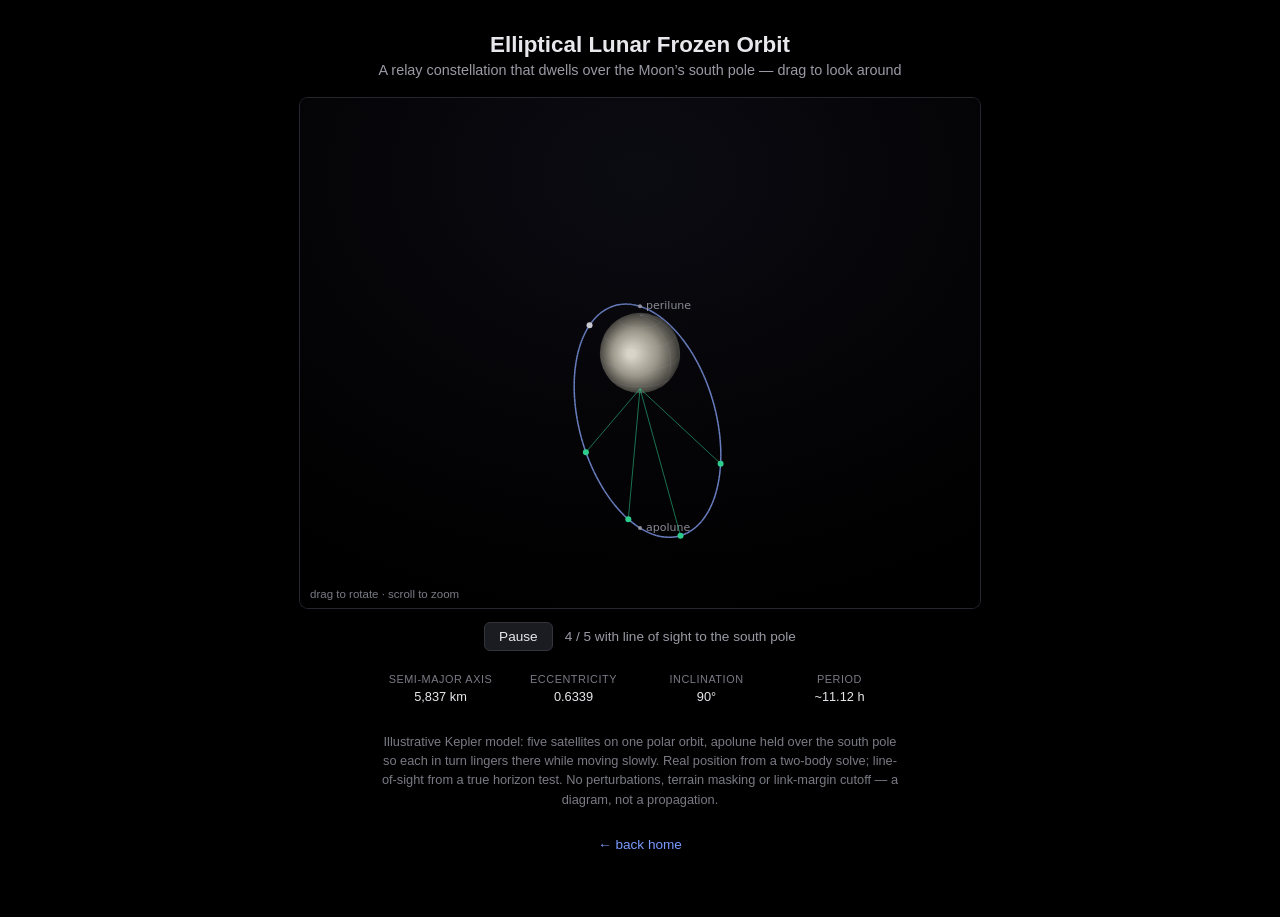
==== orbit/index.html @ b76b5d00 "Reorganize site into assets/ + clean-URL pages; 3D orbit view Structure: - assets/css/site.css      " ====
<!doctype html>
<html lang="en">
<head>
<meta charset="utf-8">
<meta name="viewport" content="width=device-width, initial-scale=1">
<title>Elliptical Lunar Frozen Orbit &mdash; lunatespace.com</title>
<link rel="stylesheet" href="../assets/css/site.css">
<style>
  .stage {
    position: relative;
    width: 100%;
    aspect-ratio: 8 / 6;
    background: radial-gradient(120% 120% at 50% 15%, #0b0b12 0%, #000 72%);
    border-radius: 8px;
    overflow: hidden;
    box-shadow: 0 0 0 1px var(--hairline);
    touch-action: none;
    cursor: grab;
  }
  .stage:active { cursor: grabbing; }
  .stage canvas { position: absolute; inset: 0; width: 100%; height: 100%; display: block; }
  .stage .hint {
    position: absolute;
    left: 10px;
    bottom: 8px;
    font-size: 0.72rem;
    color: var(--dim);
    pointer-events: none;
  }
  dl.params {
    margin: 22px auto 0;
    max-width: 520px;
    display: grid;
    grid-template-columns: repeat(4, 1fr);
    gap: 4px 12px;
    font-size: 0.8rem;
  }
  dl.params dt {
    color: var(--dim);
    text-transform: uppercase;
    letter-spacing: 0.05em;
    font-size: 0.68rem;
  }
  dl.params dd {
    margin: 0 0 8px;
    font-variant-numeric: tabular-nums;
  }
</style>
</head>
<body>
<main class="narrow">
  <h1>Elliptical Lunar Frozen Orbit</h1>
  <p class="sub">A relay constellation that dwells over the Moon&rsquo;s south pole &mdash; drag to look around</p>

  <div class="stage" id="stage">
    <canvas id="view"></canvas>
    <div class="hint">drag to rotate &middot; scroll to zoom</div>
  </div>

  <div class="controls">
    <button id="toggle" type="button">Pause</button>
    <span id="viewLabel">&ndash; / 5 with line of sight to the south pole</span>
  </div>

  <dl class="params">
    <dt>Semi-major axis</dt><dt>Eccentricity</dt><dt>Inclination</dt><dt>Period</dt>
    <dd>5,837 km</dd><dd>0.6339</dd><dd>90&deg;</dd><dd>~11.12 h</dd>
  </dl>

  <p class="note">
    Illustrative Kepler model: five satellites on one polar orbit, apolune held over
    the south pole so each in turn lingers there while moving slowly. Real position from
    a two-body solve; line-of-sight from a true horizon test. No perturbations, terrain
    masking or link-margin cutoff &mdash; a diagram, not a propagation.
  </p>

  <a class="back" href="../">&larr; back home</a>
</main>

<script>
(function () {
  "use strict";

  // ---- orbit definition (units: 1 = 1000 km) -------------------------------
  var R_MOON = 1.737;
  var A = 5.837, E = 0.6339;
  var INC = Math.PI / 2;        // 90 deg
  var RAAN = 0;
  var AOP = Math.PI / 2;        // 90 deg -> apolune over the south pole
  var N_SAT = 5;
  var PERIOD_MS = 24000;        // one orbit per 24 s of animation
  var SUN = norm([0.42, -0.82, 0.38]);

  // ---- vector helpers ----------------------------------------------------
  function sub(a, b) { return [a[0]-b[0], a[1]-b[1], a[2]-b[2]]; }
  function add(a, b) { return [a[0]+b[0], a[1]+b[1], a[2]+b[2]]; }
  function scale(a, s) { return [a[0]*s, a[1]*s, a[2]*s]; }
  function dot(a, b) { return a[0]*b[0] + a[1]*b[1] + a[2]*b[2]; }
  function cross(a, b) {
    return [a[1]*b[2]-a[2]*b[1], a[2]*b[0]-a[0]*b[2], a[0]*b[1]-a[1]*b[0]];
  }
  function len(a) { return Math.sqrt(dot(a, a)); }
  function norm(a) { var l = len(a) || 1; return [a[0]/l, a[1]/l, a[2]/l]; }
  function rotX(v, c, s) { return [v[0], v[1]*c - v[2]*s, v[1]*s + v[2]*c]; }
  function rotZ(v, c, s) { return [v[0]*c - v[1]*s, v[0]*s + v[1]*c, v[2]]; }

  // ---- Kepler ----------------------------------------------------------
  function trueAnomaly(M) {
    M = ((M % (2*Math.PI)) + 2*Math.PI) % (2*Math.PI);
    var Ecc = M;
    for (var i = 0; i < 8; i++) {
      Ecc = Ecc - (Ecc - E*Math.sin(Ecc) - M) / (1 - E*Math.cos(Ecc));
    }
    return 2 * Math.atan2(
      Math.sqrt(1 + E) * Math.sin(Ecc/2),
      Math.sqrt(1 - E) * Math.cos(Ecc/2)
    );
  }

  var cAOP = Math.cos(AOP), sAOP = Math.sin(AOP);
  var cINC = Math.cos(INC), sINC = Math.sin(INC);
  var cRAAN = Math.cos(RAAN), sRAAN = Math.sin(RAAN);

  // world position for a given true anomaly
  function orbitPos(nu) {
    var r = A * (1 - E*E) / (1 + E*Math.cos(nu));
    var p = [r*Math.cos(nu), r*Math.sin(nu), 0];  // perifocal
    p = rotZ(p, cAOP, sAOP);
    p = rotX(p, cINC, sINC);
    p = rotZ(p, cRAAN, sRAAN);
    return p;
  }

  var SOUTH_POLE = [0, 0, -R_MOON];
  var POLE_NORMAL = [0, 0, -1];
  function seesPole(sat) { return dot(sub(sat, SOUTH_POLE), POLE_NORMAL) > 0; }

  // does the ray camera->P enter the Moon before reaching P?
  function occluded(P, cam) {
    var d = sub(P, cam);
    var dist = len(d);
    var dir = scale(d, 1/dist);
    var L = scale(cam, -1);
    var tca = dot(L, dir);
    var d2 = dot(L, L) - tca*tca;
    if (d2 > R_MOON*R_MOON) return false;
    var t0 = tca - Math.sqrt(R_MOON*R_MOON - d2);
    return t0 > 1e-4 && t0 < dist - 2e-3;
  }

  // ---- canvas / camera ------------------------------------------------
  var stage = document.getElementById("stage");
  var canvas = document.getElementById("view");
  var ctx = canvas.getContext("2d");
  var toggleBtn = document.getElementById("toggle");
  var viewLabel = document.getElementById("viewLabel");

  var W = 0, H = 0, DPR = 1;
  function resize() {
    DPR = Math.min(window.devicePixelRatio || 1, 2);
    W = stage.clientWidth;
    H = stage.clientHeight;
    canvas.width = Math.round(W * DPR);
    canvas.height = Math.round(H * DPR);
  }
  window.addEventListener("resize", resize);
  resize();

  var az = -0.9, el = 0.42, D = 26;   // camera spherical params
  var FOV = 46 * Math.PI / 180;

  function camPos() {
    return [
      D * Math.cos(el) * Math.cos(az),
      D * Math.cos(el) * Math.sin(az),
      D * Math.sin(el)
    ];
  }

  function makeCam() {
    var cam = camPos();
    var f = norm(scale(cam, -1));
    var rt = norm(cross(f, [0, 0, 1]));
    var up = cross(rt, f);
    var focal = 0.5 * H / Math.tan(FOV / 2);
    return { pos: cam, f: f, rt: rt, up: up, focal: focal };
  }

  function project(P, cam) {
    var d = sub(P, cam.pos);
    var zc = dot(d, cam.f);
    if (zc <= 0.05) return null;
    return {
      x: W/2 + cam.focal * dot(d, cam.rt) / zc,
      y: H/2 - cam.focal * dot(d, cam.up) / zc,
      z: zc,
      s: cam.focal / zc
    };
  }

  // ---- drawing pieces ----------------------------------------------
  function drawMoon(cam) {
    var c = project([0, 0, 0], cam);
    if (!c) return;
    var screenR = cam.focal * R_MOON / D;
    var lit = project(scale(SUN, R_MOON * 0.85), cam);
    var lx = lit ? lit.x : c.x, ly = lit ? lit.y : c.y;

    var g = ctx.createRadialGradient(lx, ly, screenR * 0.1, c.x, c.y, screenR * 1.15);
    g.addColorStop(0, "#d8d4c8");
    g.addColorStop(0.45, "#9a968a");
    g.addColorStop(0.8, "#4c4a44");
    g.addColorStop(1, "#141414");
    ctx.fillStyle = g;
    ctx.beginPath();
    ctx.arc(c.x, c.y, screenR, 0, 2*Math.PI);
    ctx.fill();

    // graticule on the camera-facing hemisphere
    ctx.lineWidth = 1;
    ctx.strokeStyle = "rgba(180,180,190,0.10)";
    var i, j, first, p, w, nrm, seg;
    for (i = -60; i <= 60; i += 30) {          // parallels
      var latR = Math.cos(i*Math.PI/180) * R_MOON;
      var z = Math.sin(i*Math.PI/180) * R_MOON;
      first = true; ctx.beginPath();
      for (j = 0; j <= 360; j += 8) {
        w = [latR*Math.cos(j*Math.PI/180), latR*Math.sin(j*Math.PI/180), z];
        nrm = norm(w);
        p = project(w, cam);
        if (!p || dot(nrm, sub(cam.pos, w)) <= 0) { first = true; continue; }
        if (first) { ctx.moveTo(p.x, p.y); first = false; } else ctx.lineTo(p.x, p.y);
      }
      ctx.stroke();
    }
    for (i = 0; i < 180; i += 30) {            // meridians
      first = true; ctx.beginPath();
      for (j = -90; j <= 90; j += 6) {
        var cr = Math.cos(j*Math.PI/180) * R_MOON;
        w = [cr*Math.cos(i*Math.PI/180), cr*Math.sin(i*Math.PI/180), Math.sin(j*Math.PI/180)*R_MOON];
        nrm = norm(w);
        p = project(w, cam);
        if (!p || dot(nrm, sub(cam.pos, w)) <= 0) { first = true; continue; }
        if (first) { ctx.moveTo(p.x, p.y); first = false; } else ctx.lineTo(p.x, p.y);
      }
      ctx.stroke();
    }

    // south pole marker
    var sp = project(SOUTH_POLE, cam);
    var facing = dot(POLE_NORMAL, sub(cam.pos, SOUTH_POLE)) > 0;
    if (sp && facing) {
      ctx.strokeStyle = "#e8e8ec";
      ctx.fillStyle = "#e8e8ec";
      ctx.lineWidth = 1.5;
      ctx.beginPath(); ctx.arc(sp.x, sp.y, 4, 0, 2*Math.PI); ctx.stroke();
      ctx.font = "600 12px -apple-system, system-ui, sans-serif";
      ctx.fillText("S", sp.x + 8, sp.y + 4);
    }
    return { center: c, screenR: screenR };
  }

  function drawOrbit(cam) {
    var STEPS = 220;
    var prev = null, prevOcc = false;
    for (var k = 0; k <= STEPS; k++) {
      var nu = k / STEPS * 2*Math.PI;
      var w = orbitPos(nu);
      var p = project(w, cam);
      var occ = p ? occluded(w, cam.pos) : true;
      if (p && prev) {
        ctx.beginPath();
        ctx.moveTo(prev.x, prev.y);
        ctx.lineTo(p.x, p.y);
        if (occ || prevOcc) {
          ctx.strokeStyle = "rgba(122,154,255,0.16)";
          ctx.lineWidth = 1;
        } else {
          ctx.strokeStyle = "rgba(140,168,255,0.75)";
          ctx.lineWidth = 1.5;
        }
        ctx.stroke();
      }
      prev = p; prevOcc = occ;
    }
    // perilune / apolune ticks
    [[0, "perilune"], [Math.PI, "apolune"]].forEach(function (t) {
      var w = orbitPos(t[0]);
      var p = project(w, cam);
      if (!p || occluded(w, cam.pos)) return;
      ctx.fillStyle = "rgba(154,154,165,0.9)";
      ctx.beginPath(); ctx.arc(p.x, p.y, 2, 0, 2*Math.PI); ctx.fill();
      ctx.font = "11px -apple-system, system-ui, sans-serif";
      ctx.fillText(t[1], p.x + 6, p.y + 3);
    });
  }

  function drawSats(cam, tMs) {
    var inView = 0;
    var poleP = project(SOUTH_POLE, cam);
    for (var i = 0; i < N_SAT; i++) {
      var M = 2*Math.PI * i / N_SAT + 2*Math.PI * tMs / PERIOD_MS;
      var w = orbitPos(trueAnomaly(M));
      var sees = seesPole(w);
      if (sees) inView++;
      var p = project(w, cam);
      if (!p) continue;
      var occ = occluded(w, cam.pos);

      if (sees && poleP && !occ) {
        ctx.beginPath();
        ctx.moveTo(p.x, p.y);
        ctx.lineTo(poleP.x, poleP.y);
        ctx.strokeStyle = "rgba(46,204,140,0.55)";
        ctx.lineWidth = 1;
        ctx.stroke();
      }

      var rad = Math.max(3, Math.min(6, p.s * 0.09));
      ctx.beginPath();
      ctx.arc(p.x, p.y, rad, 0, 2*Math.PI);
      if (occ) {
        ctx.fillStyle = sees ? "rgba(46,204,140,0.35)" : "rgba(150,150,160,0.30)";
      } else {
        ctx.fillStyle = sees ? "#2ecc8c" : "#c8c8d0";
      }
      ctx.fill();
    }
    viewLabel.textContent = inView + " / " + N_SAT + " with line of sight to the south pole";
  }

  // ---- loop --------------------------------------------------------
  var reduce = window.matchMedia && window.matchMedia("(prefers-reduced-motion: reduce)").matches;
  var running = !reduce;
  var simT = reduce ? PERIOD_MS * 0.30 : 0;   // static pose: someone near apolune
  var last = null;

  function frame(now) {
    if (last === null) last = now;
    var dt = now - last;
    last = now;

    if (running) {
      simT += dt;
      if (!dragging) az += dt * 0.00006;       // gentle drift
    }

    ctx.setTransform(DPR, 0, 0, DPR, 0, 0);
    ctx.clearRect(0, 0, W, H);
    var cam = makeCam();

    // order: orbit behind the Moon, then Moon, then orbit in front + sats
    drawOrbit(cam);
    drawMoon(cam);
    drawSats(cam, simT);

    requestAnimationFrame(frame);
  }
  requestAnimationFrame(frame);

  if (reduce) toggleBtn.textContent = "Play";
  toggleBtn.addEventListener("click", function () {
    running = !running;
    toggleBtn.textContent = running ? "Pause" : "Play";
    last = null;
  });

  // ---- interaction ----------------------------------------------
  var dragging = false, px = 0, py = 0;
  stage.addEventListener("pointerdown", function (e) {
    dragging = true; px = e.clientX; py = e.clientY;
    stage.setPointerCapture(e.pointerId);
  });
  stage.addEventListener("pointermove", function (e) {
    if (!dragging) return;
    az -= (e.clientX - px) * 0.008;
    el += (e.clientY - py) * 0.008;
    el = Math.max(-1.45, Math.min(1.45, el));
    px = e.clientX; py = e.clientY;
  });
  function endDrag(e) {
    dragging = false;
    try { stage.releasePointerCapture(e.pointerId); } catch (err) {}
  }
  stage.addEventListener("pointerup", endDrag);
  stage.addEventListener("pointercancel", endDrag);
  stage.addEventListener("wheel", function (e) {
    e.preventDefault();
    D = Math.max(12, Math.min(60, D * (1 + Math.sign(e.deltaY) * 0.08)));
  }, { passive: false });
})();
</script>
</body>
</html>
---- assets/css/site.css ----
/* lunatespace.com — shared styles */

:root {
  color-scheme: dark;

  --bg: #000;
  --fg: #e8e8ec;
  --muted: #9a9aa5;
  --dim: #7a7a85;
  --hairline: #26262e;
  --border: #33333c;
  --surface: #1b1b22;
  --surface-hover: #26262e;
  --accent: #7a9aff;

  --font: -apple-system, BlinkMacSystemFont, "Segoe UI", Roboto, sans-serif;
}

html, body {
  margin: 0;
  padding: 0;
  background: var(--bg);
  color: var(--fg);
  font-family: var(--font);
}

main {
  max-width: 1200px;
  margin: 0 auto;
  padding: 40px 16px 64px;
  text-align: center;
}

main.narrow {
  max-width: 680px;
  padding-top: 32px;
}

h1 {
  font-size: 1.6rem;
  margin: 0 0 32px;
}

main.narrow h1 {
  font-size: 1.4rem;
  font-weight: 600;
  margin: 0 0 4px;
}

p.sub {
  margin: 0 0 20px;
  color: var(--muted);
  font-size: 0.9rem;
}

p.note {
  margin: 20px auto 0;
  max-width: 520px;
  font-size: 0.8rem;
  line-height: 1.5;
  color: var(--dim);
}

/* Frame-sequence player (flipbook) */
.player {
  position: relative;
  width: 100%;
  aspect-ratio: 640 / 400;
  background: #000;
  border-radius: 8px;
  overflow: hidden;
  box-shadow: 0 0 0 1px var(--hairline);
}

.player img {
  position: absolute;
  inset: 0;
  width: 100%;
  height: 100%;
  display: none;
}

.player .loading {
  position: absolute;
  inset: 0;
  display: flex;
  align-items: center;
  justify-content: center;
  font-size: 0.85rem;
  color: var(--dim);
}

.controls {
  margin-top: 14px;
  display: flex;
  align-items: center;
  justify-content: center;
  gap: 12px;
  font-size: 0.85rem;
  color: var(--muted);
}

/* Buttons and button-styled links */
button,
.btn {
  background: var(--surface);
  color: var(--fg);
  border: 1px solid var(--border);
  border-radius: 6px;
  padding: 6px 14px;
  font-size: 0.85rem;
  font-family: inherit;
  cursor: pointer;
  text-decoration: none;
  display: inline-block;
}

button:hover,
.btn:hover {
  background: var(--surface-hover);
}

button:focus-visible,
.btn:focus-visible,
a:focus-visible {
  outline: 2px solid var(--accent);
  outline-offset: 2px;
}

/* Primary call-to-action */
.btn.cta {
  padding: 11px 22px;
  font-size: 0.95rem;
  border-radius: 8px;
  border-color: #3a4a8f;
  background: #171a2e;
}

.btn.cta:hover {
  background: #1e2340;
  border-color: #4a5ab0;
}

a.back {
  display: inline-block;
  margin-top: 28px;
  color: var(--accent);
  font-size: 0.85rem;
  text-decoration: none;
}

a.back:hover {
  text-decoration: underline;
}
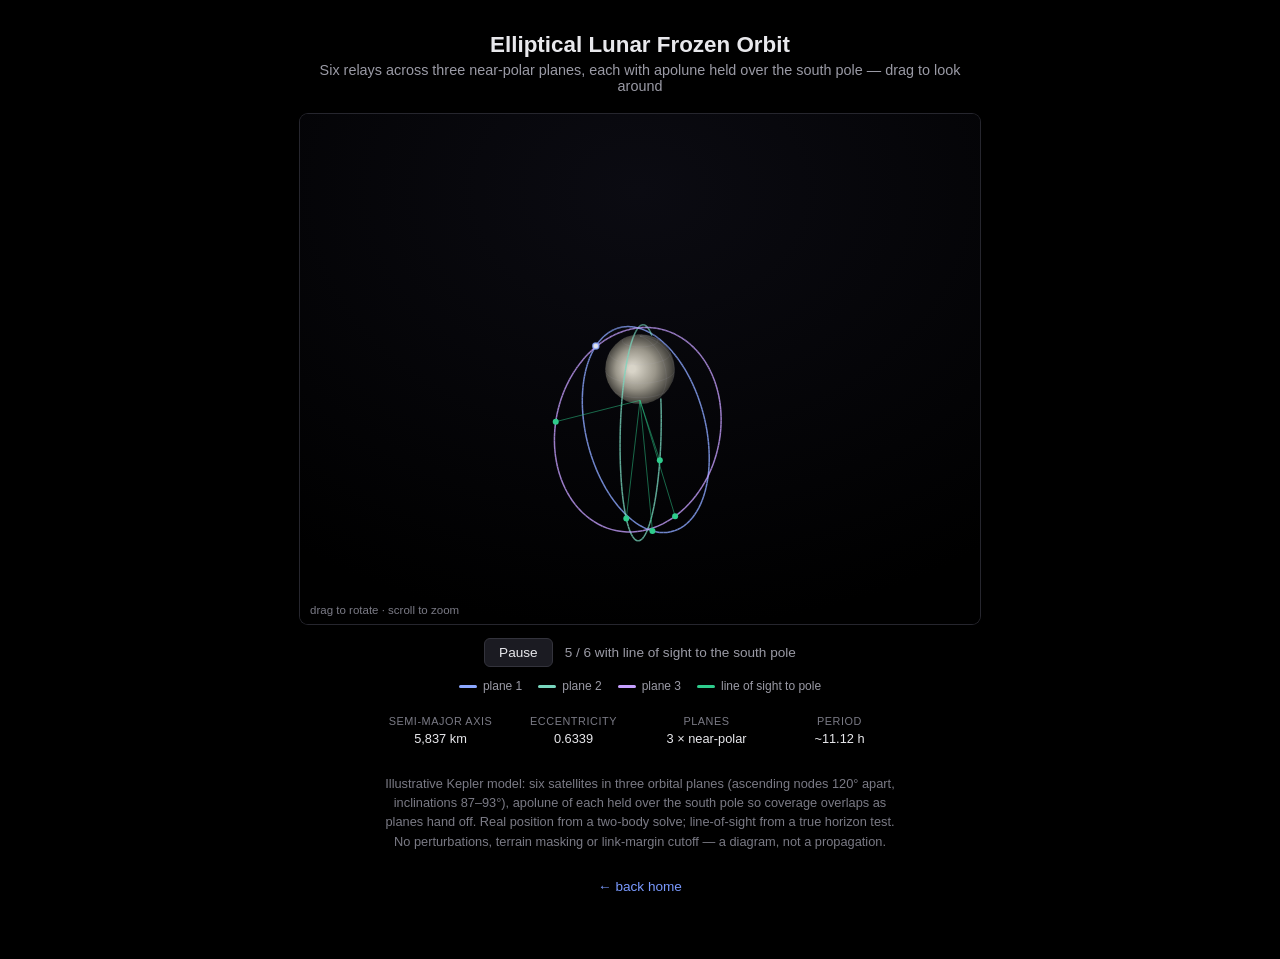
==== commit 1a6d6dc1: "orbit/: three near-polar planes, six relays Was a single phased plane. Now three planes with ascendi" ====
--- a/orbit/index.html
+++ b/orbit/index.html
@@ -27,6 +27,17 @@
     color: var(--dim);
     pointer-events: none;
   }
+  .legend {
+    display: flex;
+    gap: 16px;
+    justify-content: center;
+    flex-wrap: wrap;
+    margin-top: 12px;
+    font-size: 0.75rem;
+    color: var(--muted);
+  }
+  .legend span { display: inline-flex; align-items: center; gap: 6px; }
+  .legend i { width: 18px; height: 3px; border-radius: 2px; display: inline-block; }
   dl.params {
     margin: 22px auto 0;
     max-width: 520px;
@@ -50,7 +61,7 @@
 <body>
 <main class="narrow">
   <h1>Elliptical Lunar Frozen Orbit</h1>
-  <p class="sub">A relay constellation that dwells over the Moon&rsquo;s south pole &mdash; drag to look around</p>
+  <p class="sub">Six relays across three near-polar planes, each with apolune held over the south pole &mdash; drag to look around</p>
 
   <div class="stage" id="stage">
     <canvas id="view"></canvas>
@@ -59,19 +70,27 @@
 
   <div class="controls">
     <button id="toggle" type="button">Pause</button>
-    <span id="viewLabel">&ndash; / 5 with line of sight to the south pole</span>
+    <span id="viewLabel">&ndash; / 6 with line of sight to the south pole</span>
   </div>
 
+  <div class="legend">
+    <span><i style="background:#8ca8ff"></i> plane 1</span>
+    <span><i style="background:#78d6be"></i> plane 2</span>
+    <span><i style="background:#c6a0ff"></i> plane 3</span>
+    <span><i style="background:#2ecc8c"></i> line of sight to pole</span>
+  </div>
+
   <dl class="params">
-    <dt>Semi-major axis</dt><dt>Eccentricity</dt><dt>Inclination</dt><dt>Period</dt>
-    <dd>5,837 km</dd><dd>0.6339</dd><dd>90&deg;</dd><dd>~11.12 h</dd>
+    <dt>Semi-major axis</dt><dt>Eccentricity</dt><dt>Planes</dt><dt>Period</dt>
+    <dd>5,837 km</dd><dd>0.6339</dd><dd>3 &times; near-polar</dd><dd>~11.12 h</dd>
   </dl>
 
   <p class="note">
-    Illustrative Kepler model: five satellites on one polar orbit, apolune held over
-    the south pole so each in turn lingers there while moving slowly. Real position from
-    a two-body solve; line-of-sight from a true horizon test. No perturbations, terrain
-    masking or link-margin cutoff &mdash; a diagram, not a propagation.
+    Illustrative Kepler model: six satellites in three orbital planes (ascending
+    nodes 120&deg; apart, inclinations 87&ndash;93&deg;), apolune of each held over
+    the south pole so coverage overlaps as planes hand off. Real position from a
+    two-body solve; line-of-sight from a true horizon test. No perturbations,
+    terrain masking or link-margin cutoff &mdash; a diagram, not a propagation.
   </p>
 
   <a class="back" href="../">&larr; back home</a>
@@ -81,19 +100,23 @@
 (function () {
   "use strict";
 
-  // ---- orbit definition (units: 1 = 1000 km) -------------------------------
+  // ---- constellation definition (units: 1 = 1000 km) ---------------------
   var R_MOON = 1.737;
   var A = 5.837, E = 0.6339;
-  var INC = Math.PI / 2;        // 90 deg
-  var RAAN = 0;
-  var AOP = Math.PI / 2;        // 90 deg -> apolune over the south pole
-  var N_SAT = 5;
-  var PERIOD_MS = 24000;        // one orbit per 24 s of animation
+  var AOP = Math.PI / 2;                 // apolune over the south pole
+  var PERIOD_MS = 26000;                 // one orbit per 26 s of animation
+  var SATS_PER_PLANE = 2;
   var SUN = norm([0.42, -0.82, 0.38]);
 
-  // ---- vector helpers ----------------------------------------------------
+  var PLANE_DEFS = [
+    { raan:   0, inc: 90, on: "rgba(140,168,255,0.80)", off: "rgba(140,168,255,0.13)" },
+    { raan: 120, inc: 87, on: "rgba(120,214,190,0.78)", off: "rgba(120,214,190,0.12)" },
+    { raan: 240, inc: 93, on: "rgba(198,160,255,0.78)", off: "rgba(198,160,255,0.12)" }
+  ];
+  var N_SAT = PLANE_DEFS.length * SATS_PER_PLANE;
+
+  // ---- vector helpers --------------------------------------------------
   function sub(a, b) { return [a[0]-b[0], a[1]-b[1], a[2]-b[2]]; }
-  function add(a, b) { return [a[0]+b[0], a[1]+b[1], a[2]+b[2]]; }
   function scale(a, s) { return [a[0]*s, a[1]*s, a[2]*s]; }
   function dot(a, b) { return a[0]*b[0] + a[1]*b[1] + a[2]*b[2]; }
   function cross(a, b) {
@@ -104,7 +127,16 @@
   function rotX(v, c, s) { return [v[0], v[1]*c - v[2]*s, v[1]*s + v[2]*c]; }
   function rotZ(v, c, s) { return [v[0]*c - v[1]*s, v[0]*s + v[1]*c, v[2]]; }
 
-  // ---- Kepler ----------------------------------------------------------
+  var cAOP = Math.cos(AOP), sAOP = Math.sin(AOP);
+  var PLANES = PLANE_DEFS.map(function (p) {
+    return {
+      cR: Math.cos(p.raan * Math.PI/180), sR: Math.sin(p.raan * Math.PI/180),
+      cI: Math.cos(p.inc  * Math.PI/180), sI: Math.sin(p.inc  * Math.PI/180),
+      on: p.on, off: p.off
+    };
+  });
+
+  // ---- Kepler --------------------------------------------------------
   function trueAnomaly(M) {
     M = ((M % (2*Math.PI)) + 2*Math.PI) % (2*Math.PI);
     var Ecc = M;
@@ -117,17 +149,13 @@
     );
   }
 
-  var cAOP = Math.cos(AOP), sAOP = Math.sin(AOP);
-  var cINC = Math.cos(INC), sINC = Math.sin(INC);
-  var cRAAN = Math.cos(RAAN), sRAAN = Math.sin(RAAN);
-
-  // world position for a given true anomaly
-  function orbitPos(nu) {
+  // world position for true anomaly nu in a given plane
+  function orbitPos(nu, pl) {
     var r = A * (1 - E*E) / (1 + E*Math.cos(nu));
-    var p = [r*Math.cos(nu), r*Math.sin(nu), 0];  // perifocal
-    p = rotZ(p, cAOP, sAOP);
-    p = rotX(p, cINC, sINC);
-    p = rotZ(p, cRAAN, sRAAN);
+    var p = [r*Math.cos(nu), r*Math.sin(nu), 0];   // perifocal
+    p = rotZ(p, cAOP, sAOP);                       // argument of periapsis
+    p = rotX(p, pl.cI, pl.sI);                     // inclination
+    p = rotZ(p, pl.cR, pl.sR);                     // RAAN
     return p;
   }
 
@@ -135,7 +163,6 @@
   var POLE_NORMAL = [0, 0, -1];
   function seesPole(sat) { return dot(sub(sat, SOUTH_POLE), POLE_NORMAL) > 0; }
 
-  // does the ray camera->P enter the Moon before reaching P?
   function occluded(P, cam) {
     var d = sub(P, cam);
     var dist = len(d);
@@ -148,7 +175,7 @@
     return t0 > 1e-4 && t0 < dist - 2e-3;
   }
 
-  // ---- canvas / camera ------------------------------------------------
+  // ---- canvas / camera ------------------------------------------
   var stage = document.getElementById("stage");
   var canvas = document.getElementById("view");
   var ctx = canvas.getContext("2d");
@@ -166,24 +193,19 @@
   window.addEventListener("resize", resize);
   resize();
 
-  var az = -0.9, el = 0.42, D = 26;   // camera spherical params
+  var az = -0.9, el = 0.40, D = 30;
   var FOV = 46 * Math.PI / 180;
 
-  function camPos() {
-    return [
+  function makeCam() {
+    var cam = [
       D * Math.cos(el) * Math.cos(az),
       D * Math.cos(el) * Math.sin(az),
       D * Math.sin(el)
     ];
-  }
-
-  function makeCam() {
-    var cam = camPos();
     var f = norm(scale(cam, -1));
     var rt = norm(cross(f, [0, 0, 1]));
     var up = cross(rt, f);
-    var focal = 0.5 * H / Math.tan(FOV / 2);
-    return { pos: cam, f: f, rt: rt, up: up, focal: focal };
+    return { pos: cam, f: f, rt: rt, up: up, focal: 0.5 * H / Math.tan(FOV / 2) };
   }
 
   function project(P, cam) {
@@ -198,7 +220,7 @@
     };
   }
 
-  // ---- drawing pieces ----------------------------------------------
+  // ---- drawing --------------------------------------------------
   function drawMoon(cam) {
     var c = project([0, 0, 0], cam);
     if (!c) return;
@@ -216,11 +238,10 @@
     ctx.arc(c.x, c.y, screenR, 0, 2*Math.PI);
     ctx.fill();
 
-    // graticule on the camera-facing hemisphere
     ctx.lineWidth = 1;
     ctx.strokeStyle = "rgba(180,180,190,0.10)";
-    var i, j, first, p, w, nrm, seg;
-    for (i = -60; i <= 60; i += 30) {          // parallels
+    var i, j, first, p, w, nrm;
+    for (i = -60; i <= 60; i += 30) {
       var latR = Math.cos(i*Math.PI/180) * R_MOON;
       var z = Math.sin(i*Math.PI/180) * R_MOON;
       first = true; ctx.beginPath();
@@ -233,7 +254,7 @@
       }
       ctx.stroke();
     }
-    for (i = 0; i < 180; i += 30) {            // meridians
+    for (i = 0; i < 180; i += 30) {
       first = true; ctx.beginPath();
       for (j = -90; j <= 90; j += 6) {
         var cr = Math.cos(j*Math.PI/180) * R_MOON;
@@ -246,7 +267,6 @@
       ctx.stroke();
     }
 
-    // south pole marker
     var sp = project(SOUTH_POLE, cam);
     var facing = dot(POLE_NORMAL, sub(cam.pos, SOUTH_POLE)) > 0;
     if (sp && facing) {
@@ -257,101 +277,99 @@
       ctx.font = "600 12px -apple-system, system-ui, sans-serif";
       ctx.fillText("S", sp.x + 8, sp.y + 4);
     }
-    return { center: c, screenR: screenR };
-  }
-
-  function drawOrbit(cam) {
-    var STEPS = 220;
+  }
+
+  function drawOrbit(cam, pl, frontPass) {
+    var STEPS = 200;
     var prev = null, prevOcc = false;
     for (var k = 0; k <= STEPS; k++) {
       var nu = k / STEPS * 2*Math.PI;
-      var w = orbitPos(nu);
+      var w = orbitPos(nu, pl);
       var p = project(w, cam);
       var occ = p ? occluded(w, cam.pos) : true;
       if (p && prev) {
-        ctx.beginPath();
-        ctx.moveTo(prev.x, prev.y);
-        ctx.lineTo(p.x, p.y);
-        if (occ || prevOcc) {
-          ctx.strokeStyle = "rgba(122,154,255,0.16)";
-          ctx.lineWidth = 1;
-        } else {
-          ctx.strokeStyle = "rgba(140,168,255,0.75)";
-          ctx.lineWidth = 1.5;
+        var hidden = occ || prevOcc;
+        if (hidden !== frontPass) {   // back pass draws hidden segs, front pass draws visible
+          ctx.beginPath();
+          ctx.moveTo(prev.x, prev.y);
+          ctx.lineTo(p.x, p.y);
+          ctx.strokeStyle = hidden ? pl.off : pl.on;
+          ctx.lineWidth = hidden ? 1 : 1.5;
+          ctx.stroke();
         }
-        ctx.stroke();
       }
       prev = p; prevOcc = occ;
     }
-    // perilune / apolune ticks
-    [[0, "perilune"], [Math.PI, "apolune"]].forEach(function (t) {
-      var w = orbitPos(t[0]);
-      var p = project(w, cam);
-      if (!p || occluded(w, cam.pos)) return;
-      ctx.fillStyle = "rgba(154,154,165,0.9)";
-      ctx.beginPath(); ctx.arc(p.x, p.y, 2, 0, 2*Math.PI); ctx.fill();
-      ctx.font = "11px -apple-system, system-ui, sans-serif";
-      ctx.fillText(t[1], p.x + 6, p.y + 3);
-    });
   }
 
   function drawSats(cam, tMs) {
     var inView = 0;
     var poleP = project(SOUTH_POLE, cam);
-    for (var i = 0; i < N_SAT; i++) {
-      var M = 2*Math.PI * i / N_SAT + 2*Math.PI * tMs / PERIOD_MS;
-      var w = orbitPos(trueAnomaly(M));
-      var sees = seesPole(w);
-      if (sees) inView++;
-      var p = project(w, cam);
-      if (!p) continue;
-      var occ = occluded(w, cam.pos);
-
-      if (sees && poleP && !occ) {
+    var stagger = 2*Math.PI / N_SAT;
+    for (var pi = 0; pi < PLANES.length; pi++) {
+      for (var j = 0; j < SATS_PER_PLANE; j++) {
+        var M = 2*Math.PI * (j / SATS_PER_PLANE)
+              + pi * stagger
+              + 2*Math.PI * tMs / PERIOD_MS;
+        var w = orbitPos(trueAnomaly(M), PLANES[pi]);
+        var sees = seesPole(w);
+        if (sees) inView++;
+        var p = project(w, cam);
+        if (!p) continue;
+        var occ = occluded(w, cam.pos);
+
+        if (sees && poleP && !occ) {
+          ctx.beginPath();
+          ctx.moveTo(p.x, p.y);
+          ctx.lineTo(poleP.x, poleP.y);
+          ctx.strokeStyle = "rgba(46,204,140,0.5)";
+          ctx.lineWidth = 1;
+          ctx.stroke();
+        }
+
+        var rad = Math.max(3, Math.min(6, p.s * 0.085));
         ctx.beginPath();
-        ctx.moveTo(p.x, p.y);
-        ctx.lineTo(poleP.x, poleP.y);
-        ctx.strokeStyle = "rgba(46,204,140,0.55)";
-        ctx.lineWidth = 1;
-        ctx.stroke();
+        ctx.arc(p.x, p.y, rad, 0, 2*Math.PI);
+        if (occ) {
+          ctx.fillStyle = sees ? "rgba(46,204,140,0.35)" : "rgba(150,150,160,0.30)";
+        } else {
+          ctx.fillStyle = sees ? "#2ecc8c" : "#dfe1e8";
+        }
+        ctx.fill();
+        if (!occ && !sees) {
+          ctx.lineWidth = 1.5;
+          ctx.strokeStyle = PLANES[pi].on;
+          ctx.stroke();
+        }
       }
-
-      var rad = Math.max(3, Math.min(6, p.s * 0.09));
-      ctx.beginPath();
-      ctx.arc(p.x, p.y, rad, 0, 2*Math.PI);
-      if (occ) {
-        ctx.fillStyle = sees ? "rgba(46,204,140,0.35)" : "rgba(150,150,160,0.30)";
-      } else {
-        ctx.fillStyle = sees ? "#2ecc8c" : "#c8c8d0";
-      }
-      ctx.fill();
     }
     viewLabel.textContent = inView + " / " + N_SAT + " with line of sight to the south pole";
   }
 
-  // ---- loop --------------------------------------------------------
+  // ---- loop --------------------------------------------------
   var reduce = window.matchMedia && window.matchMedia("(prefers-reduced-motion: reduce)").matches;
   var running = !reduce;
-  var simT = reduce ? PERIOD_MS * 0.30 : 0;   // static pose: someone near apolune
+  var simT = reduce ? PERIOD_MS * 0.28 : 0;
   var last = null;
+  var dragging = false, px = 0, py = 0;
 
   function frame(now) {
     if (last === null) last = now;
     var dt = now - last;
     last = now;
-
     if (running) {
       simT += dt;
-      if (!dragging) az += dt * 0.00006;       // gentle drift
+      if (!dragging) az += dt * 0.00006;
     }
 
     ctx.setTransform(DPR, 0, 0, DPR, 0, 0);
     ctx.clearRect(0, 0, W, H);
     var cam = makeCam();
 
-    // order: orbit behind the Moon, then Moon, then orbit in front + sats
-    drawOrbit(cam);
+    var pi;
+    for (pi = 0; pi < PLANES.length; pi++) drawOrbit(cam, PLANES[pi], false); // behind Moon
     drawMoon(cam);
+    for (pi = 0; pi < PLANES.length; pi++) drawOrbit(cam, PLANES[pi], true);  // in front
     drawSats(cam, simT);
 
     requestAnimationFrame(frame);
@@ -365,8 +383,7 @@
     last = null;
   });
 
-  // ---- interaction ----------------------------------------------
-  var dragging = false, px = 0, py = 0;
+  // ---- interaction --------------------------------------------
   stage.addEventListener("pointerdown", function (e) {
     dragging = true; px = e.clientX; py = e.clientY;
     stage.setPointerCapture(e.pointerId);
@@ -386,7 +403,7 @@
   stage.addEventListener("pointercancel", endDrag);
   stage.addEventListener("wheel", function (e) {
     e.preventDefault();
-    D = Math.max(12, Math.min(60, D * (1 + Math.sign(e.deltaY) * 0.08)));
+    D = Math.max(14, Math.min(64, D * (1 + Math.sign(e.deltaY) * 0.08)));
   }, { passive: false });
 })();
 </script>
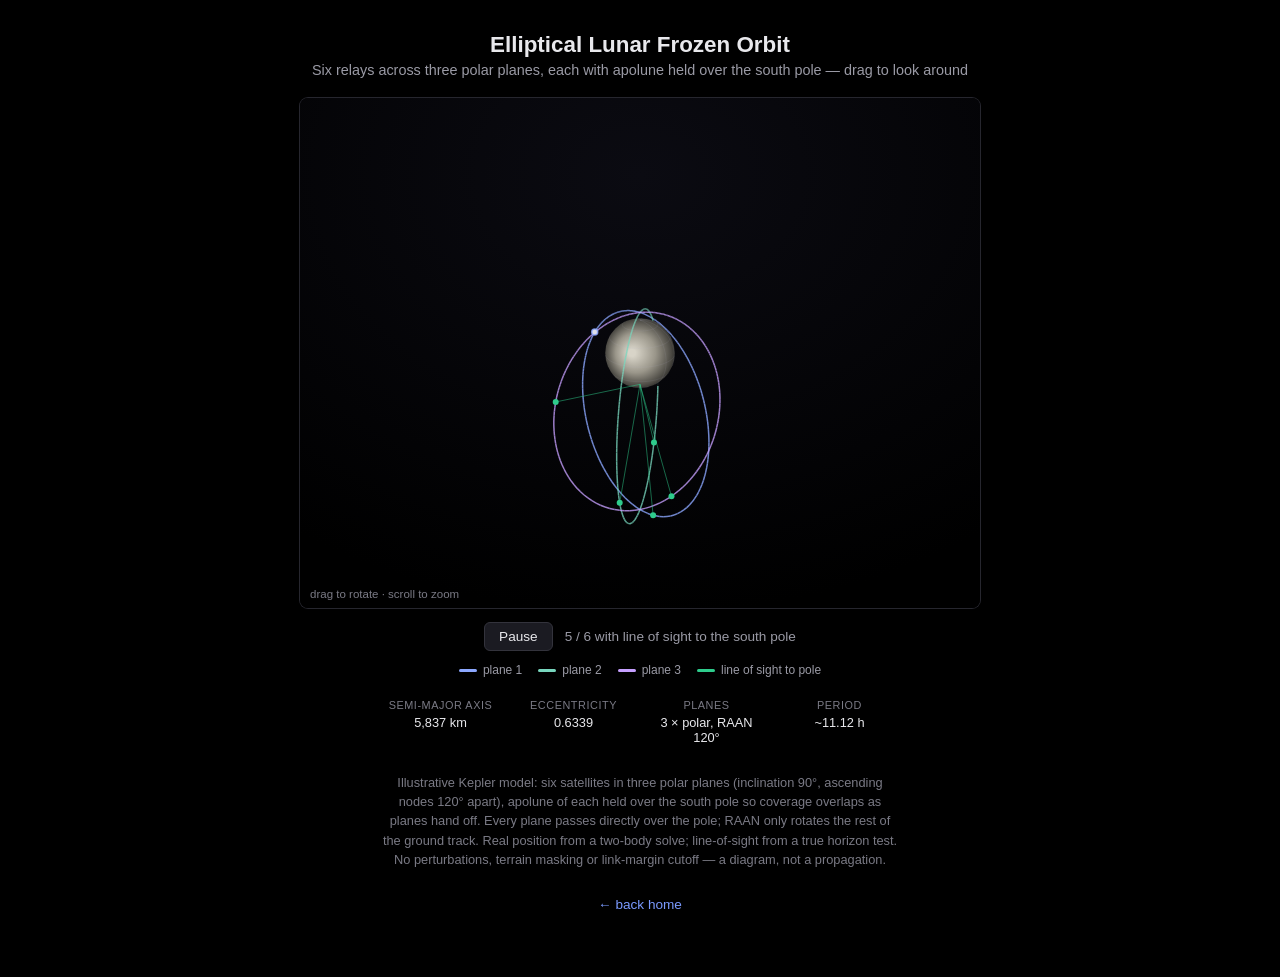
==== commit 623c3bb9: "orbit/: all three planes at inclination 90 deg Planes 2 and 3 were at 87/93 deg for visual separatio" ====
--- a/orbit/index.html
+++ b/orbit/index.html
@@ -61,7 +61,7 @@
 <body>
 <main class="narrow">
   <h1>Elliptical Lunar Frozen Orbit</h1>
-  <p class="sub">Six relays across three near-polar planes, each with apolune held over the south pole &mdash; drag to look around</p>
+  <p class="sub">Six relays across three polar planes, each with apolune held over the south pole &mdash; drag to look around</p>
 
   <div class="stage" id="stage">
     <canvas id="view"></canvas>
@@ -82,13 +82,14 @@
 
   <dl class="params">
     <dt>Semi-major axis</dt><dt>Eccentricity</dt><dt>Planes</dt><dt>Period</dt>
-    <dd>5,837 km</dd><dd>0.6339</dd><dd>3 &times; near-polar</dd><dd>~11.12 h</dd>
+    <dd>5,837 km</dd><dd>0.6339</dd><dd>3 &times; polar, RAAN 120&deg;</dd><dd>~11.12 h</dd>
   </dl>
 
   <p class="note">
-    Illustrative Kepler model: six satellites in three orbital planes (ascending
-    nodes 120&deg; apart, inclinations 87&ndash;93&deg;), apolune of each held over
-    the south pole so coverage overlaps as planes hand off. Real position from a
+    Illustrative Kepler model: six satellites in three polar planes (inclination
+    90&deg;, ascending nodes 120&deg; apart), apolune of each held over the south
+    pole so coverage overlaps as planes hand off. Every plane passes directly over
+    the pole; RAAN only rotates the rest of the ground track. Real position from a
     two-body solve; line-of-sight from a true horizon test. No perturbations,
     terrain masking or link-margin cutoff &mdash; a diagram, not a propagation.
   </p>
@@ -108,10 +109,13 @@
   var SATS_PER_PLANE = 2;
   var SUN = norm([0.42, -0.82, 0.38]);
 
+  // Three planes, ascending nodes 120 deg apart. Inclination is 90 deg for
+  // every plane so each orbit passes exactly over the pole regardless of RAAN;
+  // they separate visually because RAAN swings the plane around the polar axis.
   var PLANE_DEFS = [
     { raan:   0, inc: 90, on: "rgba(140,168,255,0.80)", off: "rgba(140,168,255,0.13)" },
-    { raan: 120, inc: 87, on: "rgba(120,214,190,0.78)", off: "rgba(120,214,190,0.12)" },
-    { raan: 240, inc: 93, on: "rgba(198,160,255,0.78)", off: "rgba(198,160,255,0.12)" }
+    { raan: 120, inc: 90, on: "rgba(120,214,190,0.78)", off: "rgba(120,214,190,0.12)" },
+    { raan: 240, inc: 90, on: "rgba(198,160,255,0.78)", off: "rgba(198,160,255,0.12)" }
   ];
   var N_SAT = PLANE_DEFS.length * SATS_PER_PLANE;
 
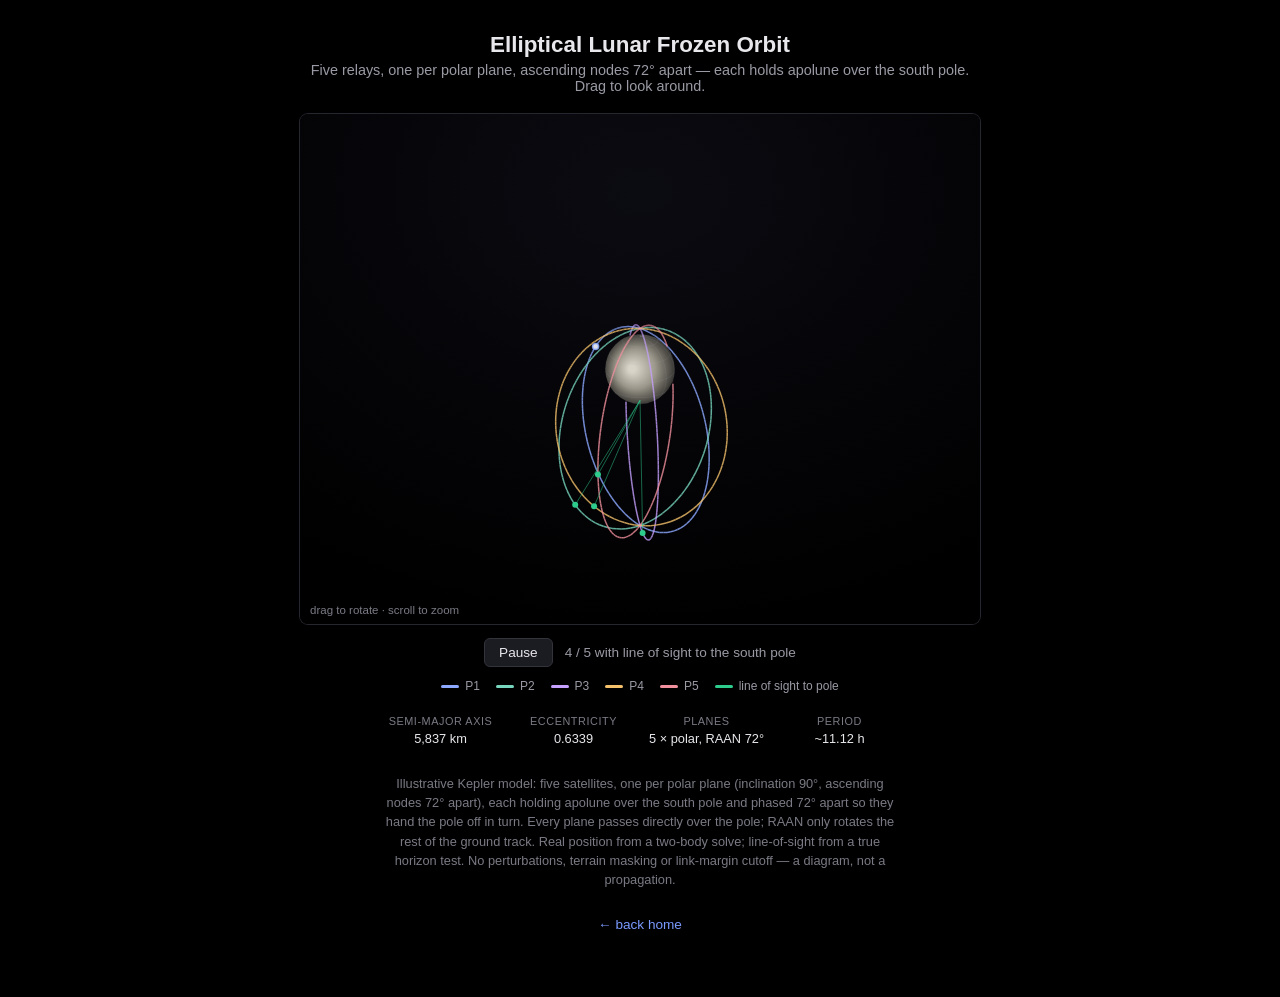
==== commit 31201588: "orbit/: five polar planes, one satellite each, RAAN 72 deg apart Was 3 planes x 2 sats (6). Now 5 pl" ====
--- a/orbit/index.html
+++ b/orbit/index.html
@@ -61,7 +61,7 @@
 <body>
 <main class="narrow">
   <h1>Elliptical Lunar Frozen Orbit</h1>
-  <p class="sub">Six relays across three polar planes, each with apolune held over the south pole &mdash; drag to look around</p>
+  <p class="sub">Five relays, one per polar plane, ascending nodes 72&deg; apart &mdash; each holds apolune over the south pole. Drag to look around.</p>
 
   <div class="stage" id="stage">
     <canvas id="view"></canvas>
@@ -70,28 +70,31 @@
 
   <div class="controls">
     <button id="toggle" type="button">Pause</button>
-    <span id="viewLabel">&ndash; / 6 with line of sight to the south pole</span>
+    <span id="viewLabel">&ndash; / 5 with line of sight to the south pole</span>
   </div>
 
   <div class="legend">
-    <span><i style="background:#8ca8ff"></i> plane 1</span>
-    <span><i style="background:#78d6be"></i> plane 2</span>
-    <span><i style="background:#c6a0ff"></i> plane 3</span>
+    <span><i style="background:#8ca8ff"></i> P1</span>
+    <span><i style="background:#78d6be"></i> P2</span>
+    <span><i style="background:#c6a0ff"></i> P3</span>
+    <span><i style="background:#f5c26b"></i> P4</span>
+    <span><i style="background:#f2919e"></i> P5</span>
     <span><i style="background:#2ecc8c"></i> line of sight to pole</span>
   </div>
 
   <dl class="params">
     <dt>Semi-major axis</dt><dt>Eccentricity</dt><dt>Planes</dt><dt>Period</dt>
-    <dd>5,837 km</dd><dd>0.6339</dd><dd>3 &times; polar, RAAN 120&deg;</dd><dd>~11.12 h</dd>
+    <dd>5,837 km</dd><dd>0.6339</dd><dd>5 &times; polar, RAAN 72&deg;</dd><dd>~11.12 h</dd>
   </dl>
 
   <p class="note">
-    Illustrative Kepler model: six satellites in three polar planes (inclination
-    90&deg;, ascending nodes 120&deg; apart), apolune of each held over the south
-    pole so coverage overlaps as planes hand off. Every plane passes directly over
-    the pole; RAAN only rotates the rest of the ground track. Real position from a
-    two-body solve; line-of-sight from a true horizon test. No perturbations,
-    terrain masking or link-margin cutoff &mdash; a diagram, not a propagation.
+    Illustrative Kepler model: five satellites, one per polar plane (inclination
+    90&deg;, ascending nodes 72&deg; apart), each holding apolune over the south
+    pole and phased 72&deg; apart so they hand the pole off in turn. Every plane
+    passes directly over the pole; RAAN only rotates the rest of the ground track.
+    Real position from a two-body solve; line-of-sight from a true horizon test. No
+    perturbations, terrain masking or link-margin cutoff &mdash; a diagram, not a
+    propagation.
   </p>
 
   <a class="back" href="../">&larr; back home</a>
@@ -106,16 +109,18 @@
   var A = 5.837, E = 0.6339;
   var AOP = Math.PI / 2;                 // apolune over the south pole
   var PERIOD_MS = 26000;                 // one orbit per 26 s of animation
-  var SATS_PER_PLANE = 2;
+  var SATS_PER_PLANE = 1;
   var SUN = norm([0.42, -0.82, 0.38]);
 
-  // Three planes, ascending nodes 120 deg apart. Inclination is 90 deg for
-  // every plane so each orbit passes exactly over the pole regardless of RAAN;
-  // they separate visually because RAAN swings the plane around the polar axis.
+  // Five planes, ascending nodes 72 deg apart. Inclination is 90 deg for every
+  // plane so each orbit passes exactly over the pole regardless of RAAN; they
+  // separate visually because RAAN swings the plane around the polar axis.
   var PLANE_DEFS = [
-    { raan:   0, inc: 90, on: "rgba(140,168,255,0.80)", off: "rgba(140,168,255,0.13)" },
-    { raan: 120, inc: 90, on: "rgba(120,214,190,0.78)", off: "rgba(120,214,190,0.12)" },
-    { raan: 240, inc: 90, on: "rgba(198,160,255,0.78)", off: "rgba(198,160,255,0.12)" }
+    { raan:   0, inc: 90, on: "rgba(140,168,255,0.82)", off: "rgba(140,168,255,0.13)" },
+    { raan:  72, inc: 90, on: "rgba(120,214,190,0.80)", off: "rgba(120,214,190,0.12)" },
+    { raan: 144, inc: 90, on: "rgba(198,160,255,0.80)", off: "rgba(198,160,255,0.12)" },
+    { raan: 216, inc: 90, on: "rgba(245,194,107,0.80)", off: "rgba(245,194,107,0.12)" },
+    { raan: 288, inc: 90, on: "rgba(242,145,158,0.80)", off: "rgba(242,145,158,0.12)" }
   ];
   var N_SAT = PLANE_DEFS.length * SATS_PER_PLANE;
 
